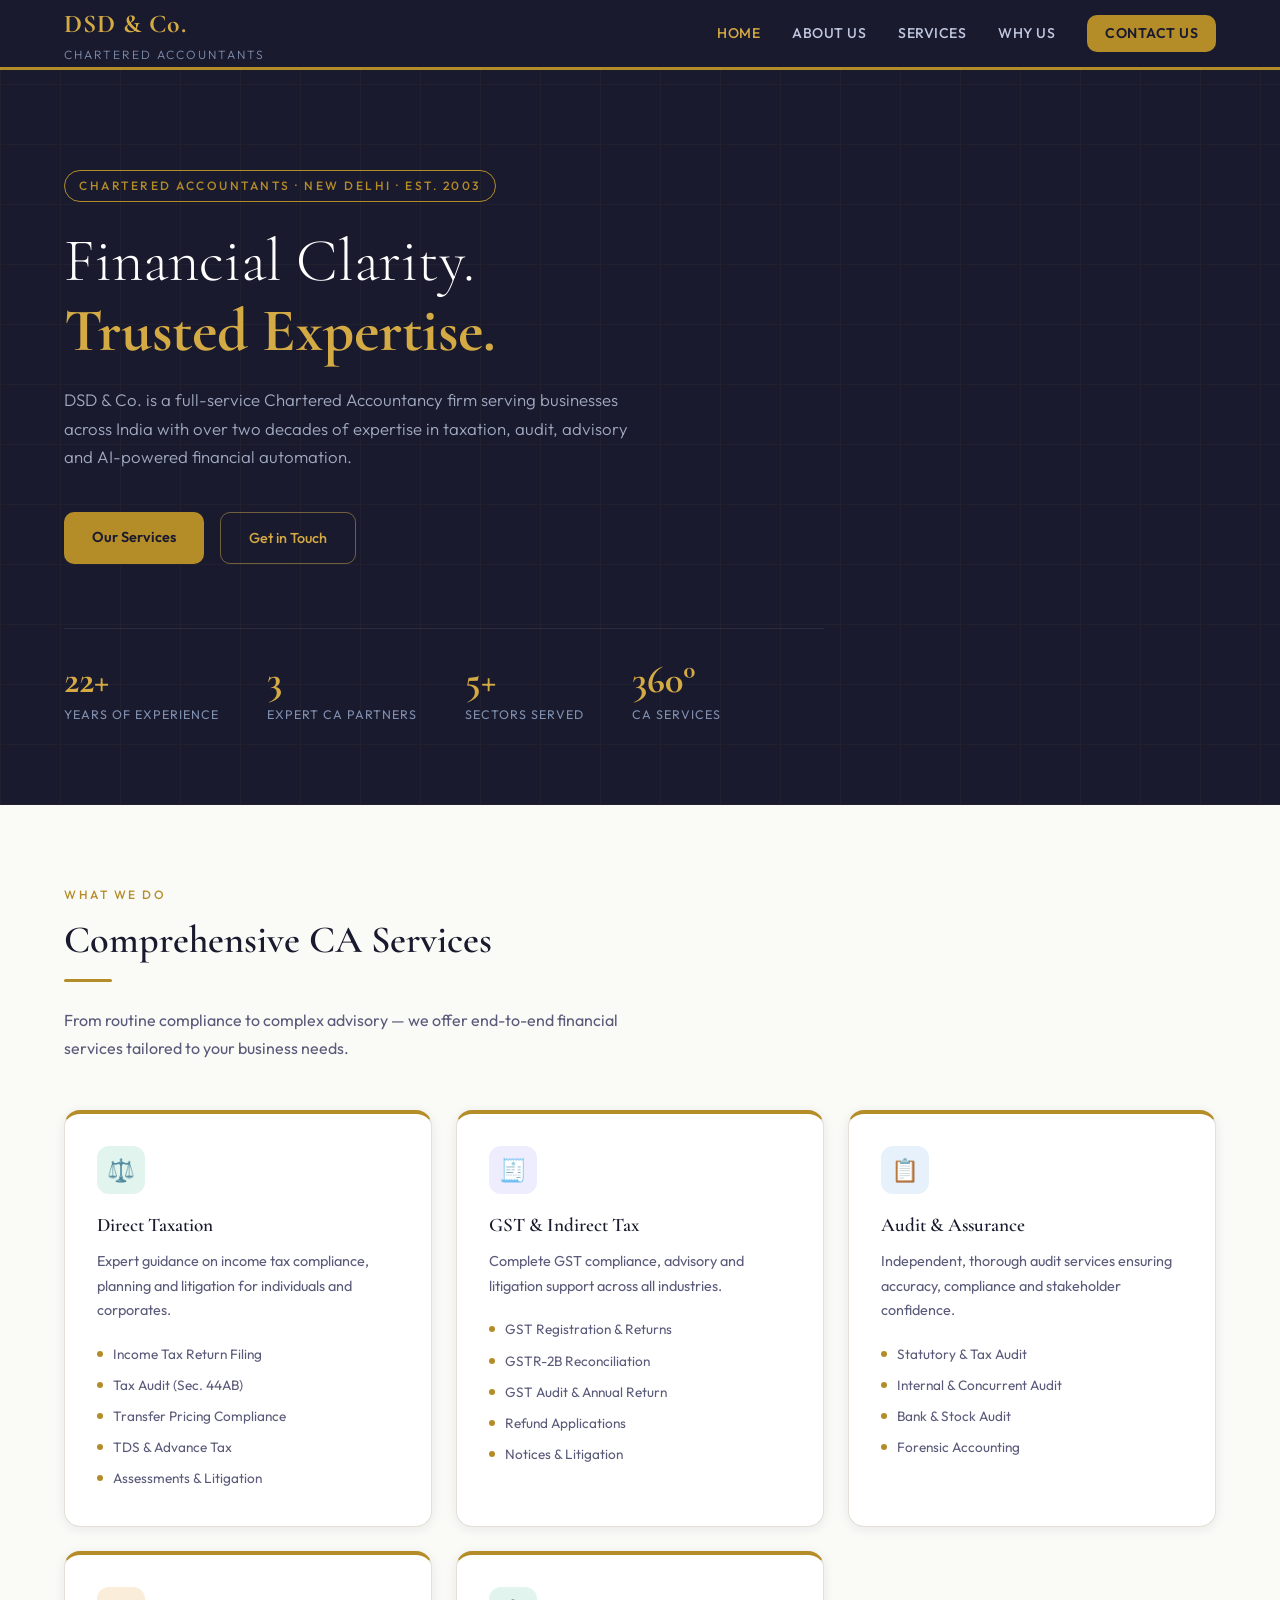
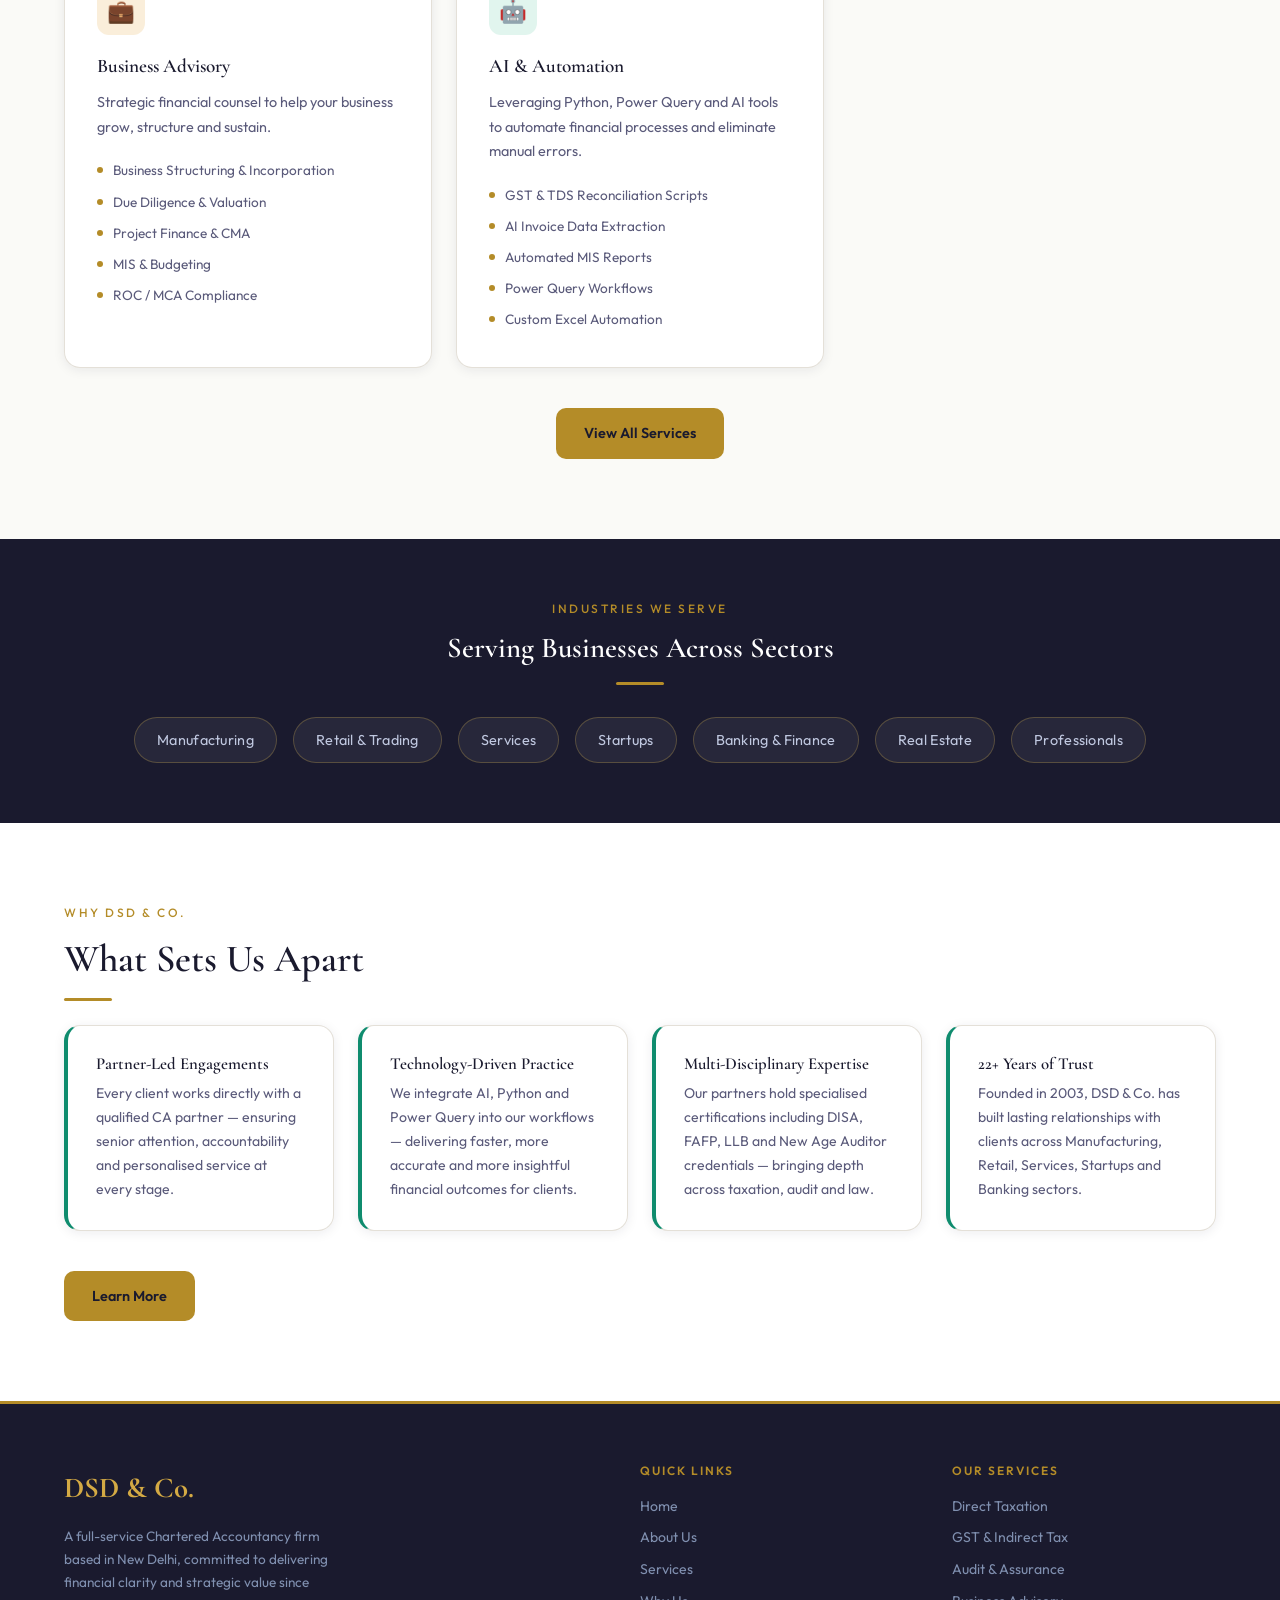
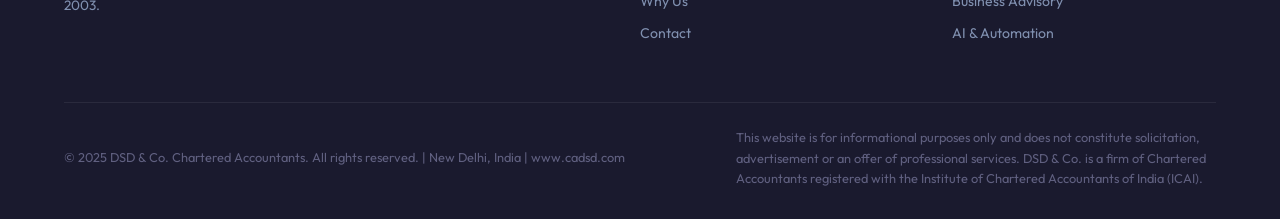
==== index.html @ 1c7500c4 "Upload DSD & Co. website" ====
<!DOCTYPE html>
<html lang="en">
<head>
  <meta charset="UTF-8" />
  <meta name="viewport" content="width=device-width, initial-scale=1.0" />
  <title>DSD & Co. | Chartered Accountants | New Delhi</title>
  <meta name="description" content="DSD & Co. is a New Delhi based Chartered Accountancy firm with 22+ years of experience in taxation, audit, assurance, advisory and financial automation." />
  <link rel="stylesheet" href="css/style.css" />
  <link rel="icon" type="image/x-icon" href="favicon.ico" />
</head>
<body>

<!-- NAVBAR -->
<nav class="navbar">
  <div class="nav-brand">
    DSD & Co.
    <span>Chartered Accountants</span>
  </div>
  <div class="nav-links">
    <a href="index.html" class="active">Home</a>
    <a href="about.html">About Us</a>
    <a href="services.html">Services</a>
    <a href="why-us.html">Why Us</a>
    <a href="contact.html" class="nav-cta">Contact Us</a>
  </div>
  <div class="nav-toggle" aria-label="Toggle navigation">
    <span></span><span></span><span></span>
  </div>
</nav>

<!-- HERO -->
<section class="hero">
  <div class="hero-grid"></div>
  <div class="hero-inner">
    <span class="hero-tag fade-up">Chartered Accountants · New Delhi · Est. 2003</span>
    <h1 class="fade-up fade-up-1">
      Financial Clarity.<br>
      <strong>Trusted Expertise.</strong>
    </h1>
    <p class="hero-sub fade-up fade-up-2">
      DSD & Co. is a full-service Chartered Accountancy firm serving businesses across India with over two decades of expertise in taxation, audit, advisory and AI-powered financial automation.
    </p>
    <div class="hero-btns fade-up fade-up-3">
      <a href="services.html" class="btn-primary">Our Services</a>
      <a href="contact.html" class="btn-outline">Get in Touch</a>
    </div>
    <div class="hero-stats fade-up fade-up-4">
      <div>
        <div class="hero-stat-num">22+</div>
        <div class="hero-stat-lbl">Years of Experience</div>
      </div>
      <div>
        <div class="hero-stat-num">3</div>
        <div class="hero-stat-lbl">Expert CA Partners</div>
      </div>
      <div>
        <div class="hero-stat-num">5+</div>
        <div class="hero-stat-lbl">Sectors Served</div>
      </div>
      <div>
        <div class="hero-stat-num">360°</div>
        <div class="hero-stat-lbl">CA Services</div>
      </div>
    </div>
  </div>
</section>

<!-- SERVICES OVERVIEW -->
<section style="background: var(--bg);">
  <span class="section-tag">What We Do</span>
  <h2 class="section-title">Comprehensive CA Services</h2>
  <div class="gold-bar"></div>
  <p class="section-sub">From routine compliance to complex advisory — we offer end-to-end financial services tailored to your business needs.</p>
  <div class="services-grid">
    <div class="service-card">
      <div class="service-icon" style="background:#e1f5ee;">⚖️</div>
      <h3>Direct Taxation</h3>
      <p>Expert guidance on income tax compliance, planning and litigation for individuals and corporates.</p>
      <ul class="service-list">
        <li>Income Tax Return Filing</li>
        <li>Tax Audit (Sec. 44AB)</li>
        <li>Transfer Pricing Compliance</li>
        <li>TDS & Advance Tax</li>
        <li>Assessments & Litigation</li>
      </ul>
    </div>
    <div class="service-card">
      <div class="service-icon" style="background:#eeedfe;">🧾</div>
      <h3>GST & Indirect Tax</h3>
      <p>Complete GST compliance, advisory and litigation support across all industries.</p>
      <ul class="service-list">
        <li>GST Registration & Returns</li>
        <li>GSTR-2B Reconciliation</li>
        <li>GST Audit & Annual Return</li>
        <li>Refund Applications</li>
        <li>Notices & Litigation</li>
      </ul>
    </div>
    <div class="service-card">
      <div class="service-icon" style="background:#e6f1fb;">📋</div>
      <h3>Audit & Assurance</h3>
      <p>Independent, thorough audit services ensuring accuracy, compliance and stakeholder confidence.</p>
      <ul class="service-list">
        <li>Statutory & Tax Audit</li>
        <li>Internal & Concurrent Audit</li>
        <li>Bank & Stock Audit</li>
        <li>Forensic Accounting</li>
      </ul>
    </div>
    <div class="service-card">
      <div class="service-icon" style="background:#faeeda;">💼</div>
      <h3>Business Advisory</h3>
      <p>Strategic financial counsel to help your business grow, structure and sustain.</p>
      <ul class="service-list">
        <li>Business Structuring & Incorporation</li>
        <li>Due Diligence & Valuation</li>
        <li>Project Finance & CMA</li>
        <li>MIS & Budgeting</li>
        <li>ROC / MCA Compliance</li>
      </ul>
    </div>
    <div class="service-card">
      <div class="service-icon" style="background:#e1f5ee;">🤖</div>
      <h3>AI & Automation</h3>
      <p>Leveraging Python, Power Query and AI tools to automate financial processes and eliminate manual errors.</p>
      <ul class="service-list">
        <li>GST & TDS Reconciliation Scripts</li>
        <li>AI Invoice Data Extraction</li>
        <li>Automated MIS Reports</li>
        <li>Power Query Workflows</li>
        <li>Custom Excel Automation</li>
      </ul>
    </div>
  </div>
  <div style="text-align:center; margin-top: 2.5rem;">
    <a href="services.html" class="btn-primary">View All Services</a>
  </div>
</section>

<!-- SECTORS STRIP -->
<div class="sectors-strip">
  <div style="text-align:center;">
    <span class="section-tag" style="justify-content:center; display:block;">Industries We Serve</span>
    <h2 class="section-title" style="color:var(--white); font-size:1.8rem;">Serving Businesses Across Sectors</h2>
    <div class="gold-bar" style="margin: 0.75rem auto 0;"></div>
  </div>
  <div class="sectors-inner">
    <span class="sector-pill">Manufacturing</span>
    <span class="sector-pill">Retail & Trading</span>
    <span class="sector-pill">Services</span>
    <span class="sector-pill">Startups</span>
    <span class="sector-pill">Banking & Finance</span>
    <span class="sector-pill">Real Estate</span>
    <span class="sector-pill">Professionals</span>
  </div>
</div>

<!-- WHY US TEASER -->
<section style="background: var(--white);">
  <span class="section-tag">Why DSD & Co.</span>
  <h2 class="section-title">What Sets Us Apart</h2>
  <div class="gold-bar"></div>
  <div class="why-grid">
    <div class="why-card">
      <h4>Partner-Led Engagements</h4>
      <p>Every client works directly with a qualified CA partner — ensuring senior attention, accountability and personalised service at every stage.</p>
    </div>
    <div class="why-card">
      <h4>Technology-Driven Practice</h4>
      <p>We integrate AI, Python and Power Query into our workflows — delivering faster, more accurate and more insightful financial outcomes for clients.</p>
    </div>
    <div class="why-card">
      <h4>Multi-Disciplinary Expertise</h4>
      <p>Our partners hold specialised certifications including DISA, FAFP, LLB and New Age Auditor credentials — bringing depth across taxation, audit and law.</p>
    </div>
    <div class="why-card">
      <h4>22+ Years of Trust</h4>
      <p>Founded in 2003, DSD & Co. has built lasting relationships with clients across Manufacturing, Retail, Services, Startups and Banking sectors.</p>
    </div>
  </div>
  <div style="margin-top: 2.5rem;">
    <a href="why-us.html" class="btn-primary">Learn More</a>
  </div>
</section>

<!-- FOOTER -->
<footer>
  <div class="footer-grid">
    <div>
      <div class="footer-brand">DSD & Co.</div>
      <p class="footer-tagline">A full-service Chartered Accountancy firm based in New Delhi, committed to delivering financial clarity and strategic value since 2003.</p>
    </div>
    <div class="footer-col">
      <h4>Quick Links</h4>
      <a href="index.html">Home</a>
      <a href="about.html">About Us</a>
      <a href="services.html">Services</a>
      <a href="why-us.html">Why Us</a>
      <a href="contact.html">Contact</a>
    </div>
    <div class="footer-col">
      <h4>Our Services</h4>
      <a href="services.html">Direct Taxation</a>
      <a href="services.html">GST & Indirect Tax</a>
      <a href="services.html">Audit & Assurance</a>
      <a href="services.html">Business Advisory</a>
      <a href="services.html">AI & Automation</a>
    </div>
  </div>
  <div class="footer-bottom">
    <p>© 2025 DSD & Co. Chartered Accountants. All rights reserved. | New Delhi, India | www.cadsd.com</p>
    <p class="icai-note">This website is for informational purposes only and does not constitute solicitation, advertisement or an offer of professional services. DSD & Co. is a firm of Chartered Accountants registered with the Institute of Chartered Accountants of India (ICAI).</p>
  </div>
</footer>

<script src="js/main.js"></script>
</body>
</html>
---- css/style.css ----
/* ── DSD & Co. | Global Stylesheet ─────────────────────────── */

@import url('https://fonts.googleapis.com/css2?family=Cormorant+Garamond:wght@300;400;600;700&family=Outfit:wght@300;400;500;600&display=swap');

:root {
  --navy:      #1a1a2e;
  --navy2:     #24243e;
  --gold:      #b48c28;
  --gold-l:    #d4aa44;
  --gold-pale: #f5edd6;
  --bg:        #fafaf7;
  --white:     #ffffff;
  --card:      #ffffff;
  --border:    #e4e0d8;
  --shadow:    rgba(26,26,46,0.08);
  --txt-dark:  #1e1e36;
  --txt-mid:   #5a5a7a;
  --txt-mute:  #9898b0;
  --teal:      #0f8c6e;
  --teal-l:    #e1f5ee;
  --radius:    10px;
  --radius-lg: 16px;
  --transition: 0.25s ease;
}

*, *::before, *::after { box-sizing: border-box; margin: 0; padding: 0; }

html { scroll-behavior: smooth; font-size: 16px; }

body {
  font-family: 'Outfit', sans-serif;
  background: var(--bg);
  color: var(--txt-dark);
  line-height: 1.7;
  -webkit-font-smoothing: antialiased;
}

h1,h2,h3,h4 {
  font-family: 'Cormorant Garamond', serif;
  font-weight: 600;
  line-height: 1.2;
  color: var(--navy);
}

a { text-decoration: none; color: inherit; }
img { max-width: 100%; display: block; }
ul { list-style: none; }

/* ── NAVBAR ─────────────────────────────────────────────────── */
.navbar {
  position: sticky; top: 0; z-index: 100;
  background: var(--navy);
  border-bottom: 3px solid var(--gold);
  padding: 0 5%;
  display: flex; align-items: center; justify-content: space-between;
  height: 70px;
}
.nav-brand {
  font-family: 'Cormorant Garamond', serif;
  font-size: 1.6rem; font-weight: 700;
  color: var(--gold-l);
  letter-spacing: 1px;
}
.nav-brand span { font-size: 0.75rem; font-family: 'Outfit', sans-serif;
  font-weight: 300; color: #8090b0; display: block; letter-spacing: 2px; text-transform: uppercase; }
.nav-links { display: flex; gap: 2rem; align-items: center; }
.nav-links a {
  font-size: 0.88rem; font-weight: 500; color: #c0c8e0;
  letter-spacing: 0.5px; transition: color var(--transition);
  text-transform: uppercase;
}
.nav-links a:hover, .nav-links a.active { color: var(--gold-l); }
.nav-links a.nav-cta {
  background: var(--gold); color: var(--navy);
  padding: 7px 18px; border-radius: var(--radius);
  font-weight: 600;
}
.nav-links a.nav-cta:hover { background: var(--gold-l); }
.nav-toggle { display: none; flex-direction: column; gap: 5px; cursor: pointer; }
.nav-toggle span { width: 24px; height: 2px; background: var(--gold-l); border-radius: 2px; transition: var(--transition); }

/* ── HERO ────────────────────────────────────────────────────── */
.hero {
  background: var(--navy);
  padding: 100px 5% 80px;
  position: relative; overflow: hidden;
}
.hero-grid {
  position: absolute; inset: 0; opacity: 0.04;
  background-image: repeating-linear-gradient(0deg, #c9a84c 0, #c9a84c 1px, transparent 1px, transparent 60px),
                    repeating-linear-gradient(90deg, #c9a84c 0, #c9a84c 1px, transparent 1px, transparent 60px);
}
.hero-inner { position: relative; z-index: 2; max-width: 760px; }
.hero-tag {
  display: inline-block; font-size: 0.75rem; font-weight: 500;
  letter-spacing: 2.5px; text-transform: uppercase;
  color: var(--gold); border: 1px solid var(--gold);
  padding: 5px 14px; border-radius: 20px; margin-bottom: 1.5rem;
}
.hero h1 {
  font-size: clamp(2.4rem, 5vw, 3.8rem);
  color: var(--white); font-weight: 300; line-height: 1.15;
  margin-bottom: 1.25rem;
}
.hero h1 strong { color: var(--gold-l); font-weight: 700; display: block; }
.hero-sub {
  font-size: 1.05rem; color: #a0aac0; max-width: 580px;
  margin-bottom: 2.5rem; font-weight: 300;
}
.hero-btns { display: flex; gap: 1rem; flex-wrap: wrap; }
.btn-primary {
  background: var(--gold); color: var(--navy);
  padding: 13px 28px; border-radius: var(--radius);
  font-weight: 600; font-size: 0.9rem;
  transition: background var(--transition), transform var(--transition);
  display: inline-block;
}
.btn-primary:hover { background: var(--gold-l); transform: translateY(-1px); }
.btn-outline {
  border: 1.5px solid rgba(201,168,76,0.5); color: var(--gold-l);
  padding: 13px 28px; border-radius: var(--radius);
  font-weight: 500; font-size: 0.9rem;
  transition: all var(--transition); display: inline-block;
}
.btn-outline:hover { border-color: var(--gold-l); background: rgba(201,168,76,0.08); }
.hero-stats {
  display: flex; gap: 3rem; margin-top: 4rem;
  padding-top: 2rem; border-top: 1px solid rgba(255,255,255,0.08);
}
.hero-stat-num {
  font-family: 'Cormorant Garamond', serif;
  font-size: 2.4rem; font-weight: 700; color: var(--gold-l); line-height: 1;
}
.hero-stat-lbl { font-size: 0.78rem; color: #8090b0; text-transform: uppercase; letter-spacing: 1px; margin-top: 4px; }

/* ── SECTION BASE ────────────────────────────────────────────── */
section { padding: 80px 5%; }
.section-tag {
  font-size: 0.75rem; font-weight: 500; letter-spacing: 2.5px;
  text-transform: uppercase; color: var(--gold);
  margin-bottom: 0.75rem; display: block;
}
.section-title { font-size: clamp(1.8rem, 3vw, 2.6rem); color: var(--navy); margin-bottom: 1rem; }
.section-sub { font-size: 1rem; color: var(--txt-mid); max-width: 560px; margin-bottom: 3rem; line-height: 1.75; }
.gold-bar { width: 48px; height: 3px; background: var(--gold); margin: 1rem 0 1.5rem; border-radius: 2px; }

/* ── CARDS ───────────────────────────────────────────────────── */
.card {
  background: var(--card); border: 1px solid var(--border);
  border-radius: var(--radius-lg);
  box-shadow: 0 2px 16px var(--shadow);
  transition: transform var(--transition), box-shadow var(--transition);
}
.card:hover { transform: translateY(-3px); box-shadow: 0 8px 32px var(--shadow); }

/* ── SERVICES GRID ───────────────────────────────────────────── */
.services-grid { display: grid; grid-template-columns: repeat(auto-fit, minmax(280px, 1fr)); gap: 1.5rem; }
.service-card {
  background: var(--white); border: 1px solid var(--border);
  border-radius: var(--radius-lg); padding: 2rem;
  border-top: 4px solid var(--gold);
  box-shadow: 0 2px 12px var(--shadow);
  transition: transform var(--transition), box-shadow var(--transition);
}
.service-card:hover { transform: translateY(-4px); box-shadow: 0 10px 30px var(--shadow); }
.service-icon {
  width: 48px; height: 48px; border-radius: 12px;
  display: flex; align-items: center; justify-content: center;
  font-size: 1.4rem; margin-bottom: 1.25rem;
}
.service-card h3 { font-size: 1.2rem; margin-bottom: 0.75rem; color: var(--navy); }
.service-card p { font-size: 0.9rem; color: var(--txt-mid); line-height: 1.7; margin-bottom: 1rem; }
.service-list { padding-left: 0; }
.service-list li {
  font-size: 0.85rem; color: var(--txt-mid); padding: 4px 0;
  padding-left: 16px; position: relative;
}
.service-list li::before {
  content: ''; position: absolute; left: 0; top: 12px;
  width: 6px; height: 6px; border-radius: 50%;
  background: var(--gold);
}

/* ── PARTNERS ────────────────────────────────────────────────── */
.partners-grid { display: grid; grid-template-columns: repeat(auto-fit, minmax(300px, 1fr)); gap: 2rem; }
.partner-card {
  background: var(--white); border: 1px solid var(--border);
  border-radius: var(--radius-lg); overflow: hidden;
  box-shadow: 0 2px 16px var(--shadow);
  transition: transform var(--transition);
}
.partner-card:hover { transform: translateY(-4px); }
.partner-header {
  background: var(--navy); padding: 2rem;
  display: flex; align-items: center; gap: 1.25rem;
}
.partner-avatar {
  width: 64px; height: 64px; border-radius: 50%;
  background: var(--gold); display: flex; align-items: center;
  justify-content: center; font-family: 'Cormorant Garamond', serif;
  font-size: 1.5rem; font-weight: 700; color: var(--navy); flex-shrink: 0;
}
.partner-name { font-family: 'Cormorant Garamond', serif; font-size: 1.3rem; color: var(--white); font-weight: 600; }
.partner-title { font-size: 0.78rem; color: #8090b0; letter-spacing: 1px; text-transform: uppercase; margin-top: 3px; }
.partner-body { padding: 1.5rem 2rem; }
.partner-quals { display: flex; flex-wrap: wrap; gap: 6px; margin-bottom: 1rem; }
.qual-badge {
  font-size: 0.72rem; font-weight: 500; padding: 3px 10px;
  border-radius: 20px; background: var(--gold-pale); color: var(--navy);
  border: 1px solid rgba(180,140,40,0.3);
}
.partner-body p { font-size: 0.88rem; color: var(--txt-mid); line-height: 1.75; }

/* ── WHY US ──────────────────────────────────────────────────── */
.why-grid { display: grid; grid-template-columns: repeat(auto-fit, minmax(240px, 1fr)); gap: 1.5rem; }
.why-card {
  background: var(--white); border: 1px solid var(--border);
  border-radius: var(--radius-lg); padding: 1.75rem;
  border-left: 4px solid var(--teal);
  box-shadow: 0 2px 12px var(--shadow);
}
.why-card h4 { font-size: 1.05rem; color: var(--navy); margin-bottom: 0.5rem; }
.why-card p { font-size: 0.88rem; color: var(--txt-mid); line-height: 1.7; }

/* ── SECTORS ─────────────────────────────────────────────────── */
.sectors-strip { background: var(--navy); padding: 60px 5%; }
.sectors-inner { display: flex; flex-wrap: wrap; gap: 1rem; justify-content: center; margin-top: 2rem; }
.sector-pill {
  background: rgba(255,255,255,0.06); border: 1px solid rgba(201,168,76,0.3);
  color: #c0c8e0; padding: 10px 22px; border-radius: 30px;
  font-size: 0.9rem; font-weight: 400; letter-spacing: 0.3px;
  transition: all var(--transition);
}
.sector-pill:hover { background: rgba(201,168,76,0.12); border-color: var(--gold); color: var(--gold-l); }

/* ── CONTACT ─────────────────────────────────────────────────── */
.contact-grid { display: grid; grid-template-columns: 1fr 1.4fr; gap: 3rem; }
.contact-info h3 { font-size: 1.4rem; margin-bottom: 1rem; }
.contact-item { display: flex; gap: 1rem; margin-bottom: 1.5rem; align-items: flex-start; }
.contact-icon {
  width: 40px; height: 40px; border-radius: 10px;
  background: var(--gold-pale); display: flex; align-items: center;
  justify-content: center; font-size: 1rem; flex-shrink: 0;
  border: 1px solid rgba(180,140,40,0.2);
}
.contact-item-text strong { display: block; font-size: 0.85rem; font-weight: 600; color: var(--navy); margin-bottom: 2px; }
.contact-item-text span { font-size: 0.88rem; color: var(--txt-mid); }
.contact-form { background: var(--white); border: 1px solid var(--border); border-radius: var(--radius-lg); padding: 2.5rem; box-shadow: 0 2px 16px var(--shadow); }
.form-row { display: grid; grid-template-columns: 1fr 1fr; gap: 1rem; }
.form-group { margin-bottom: 1.25rem; }
.form-group label { display: block; font-size: 0.82rem; font-weight: 500; color: var(--txt-mid); margin-bottom: 6px; text-transform: uppercase; letter-spacing: 0.5px; }
.form-group input, .form-group select, .form-group textarea {
  width: 100%; padding: 11px 14px; border: 1px solid var(--border);
  border-radius: var(--radius); font-family: 'Outfit', sans-serif;
  font-size: 0.9rem; color: var(--txt-dark); background: var(--bg);
  transition: border-color var(--transition);
  outline: none;
}
.form-group input:focus, .form-group select:focus, .form-group textarea:focus { border-color: var(--gold); background: var(--white); }
.form-group textarea { resize: vertical; min-height: 110px; }
.form-note { font-size: 0.78rem; color: var(--txt-mute); margin-top: 0.5rem; line-height: 1.5; }
.btn-submit {
  width: 100%; background: var(--navy); color: var(--gold-l);
  border: none; padding: 14px; border-radius: var(--radius);
  font-family: 'Outfit', sans-serif; font-size: 0.95rem; font-weight: 600;
  cursor: pointer; letter-spacing: 0.5px;
  transition: background var(--transition), transform var(--transition);
}
.btn-submit:hover { background: var(--navy2); transform: translateY(-1px); }

/* ── FOOTER ──────────────────────────────────────────────────── */
footer {
  background: var(--navy); border-top: 3px solid var(--gold);
  padding: 60px 5% 30px;
}
.footer-grid { display: grid; grid-template-columns: 2fr 1fr 1fr; gap: 3rem; margin-bottom: 3rem; }
.footer-brand { font-family: 'Cormorant Garamond', serif; font-size: 1.8rem; color: var(--gold-l); font-weight: 700; margin-bottom: 0.75rem; }
.footer-tagline { font-size: 0.85rem; color: #8090b0; line-height: 1.7; max-width: 280px; }
.footer-col h4 { font-family: 'Outfit', sans-serif; font-size: 0.75rem; font-weight: 600; color: var(--gold); text-transform: uppercase; letter-spacing: 2px; margin-bottom: 1rem; }
.footer-col a { display: block; font-size: 0.88rem; color: #8090b0; margin-bottom: 8px; transition: color var(--transition); }
.footer-col a:hover { color: var(--gold-l); }
.footer-bottom { border-top: 1px solid rgba(255,255,255,0.07); padding-top: 1.5rem; display: flex; justify-content: space-between; align-items: center; flex-wrap: wrap; gap: 1rem; }
.footer-bottom p { font-size: 0.8rem; color: #606080; }
.icai-note { font-size: 0.75rem; color: #505070; max-width: 480px; line-height: 1.6; }

/* ── PAGE BANNER ─────────────────────────────────────────────── */
.page-banner {
  background: var(--navy); padding: 70px 5% 50px;
  position: relative; overflow: hidden;
}
.page-banner .hero-grid { opacity: 0.04; }
.page-banner-inner { position: relative; z-index: 2; }
.page-banner h1 { font-size: clamp(2rem, 4vw, 3rem); color: var(--white); }
.breadcrumb { font-size: 0.82rem; color: #8090b0; margin-top: 0.75rem; }
.breadcrumb a { color: var(--gold); }
.breadcrumb span { margin: 0 6px; }

/* ── ANIMATIONS ──────────────────────────────────────────────── */
@keyframes fadeUp {
  from { opacity: 0; transform: translateY(24px); }
  to   { opacity: 1; transform: translateY(0); }
}
.fade-up { animation: fadeUp 0.6s ease both; }
.fade-up-1 { animation-delay: 0.1s; }
.fade-up-2 { animation-delay: 0.2s; }
.fade-up-3 { animation-delay: 0.3s; }
.fade-up-4 { animation-delay: 0.4s; }

/* ── RESPONSIVE ──────────────────────────────────────────────── */
@media (max-width: 768px) {
  .nav-links { display: none; flex-direction: column; position: absolute; top: 70px; left: 0; right: 0; background: var(--navy); padding: 1.5rem 5%; gap: 1rem; border-top: 1px solid rgba(255,255,255,0.08); }
  .nav-links.open { display: flex; }
  .nav-toggle { display: flex; }
  .hero-stats { flex-wrap: wrap; gap: 1.5rem; }
  .contact-grid { grid-template-columns: 1fr; }
  .footer-grid { grid-template-columns: 1fr; gap: 2rem; }
  .form-row { grid-template-columns: 1fr; }
  .footer-bottom { flex-direction: column; text-align: center; }
}
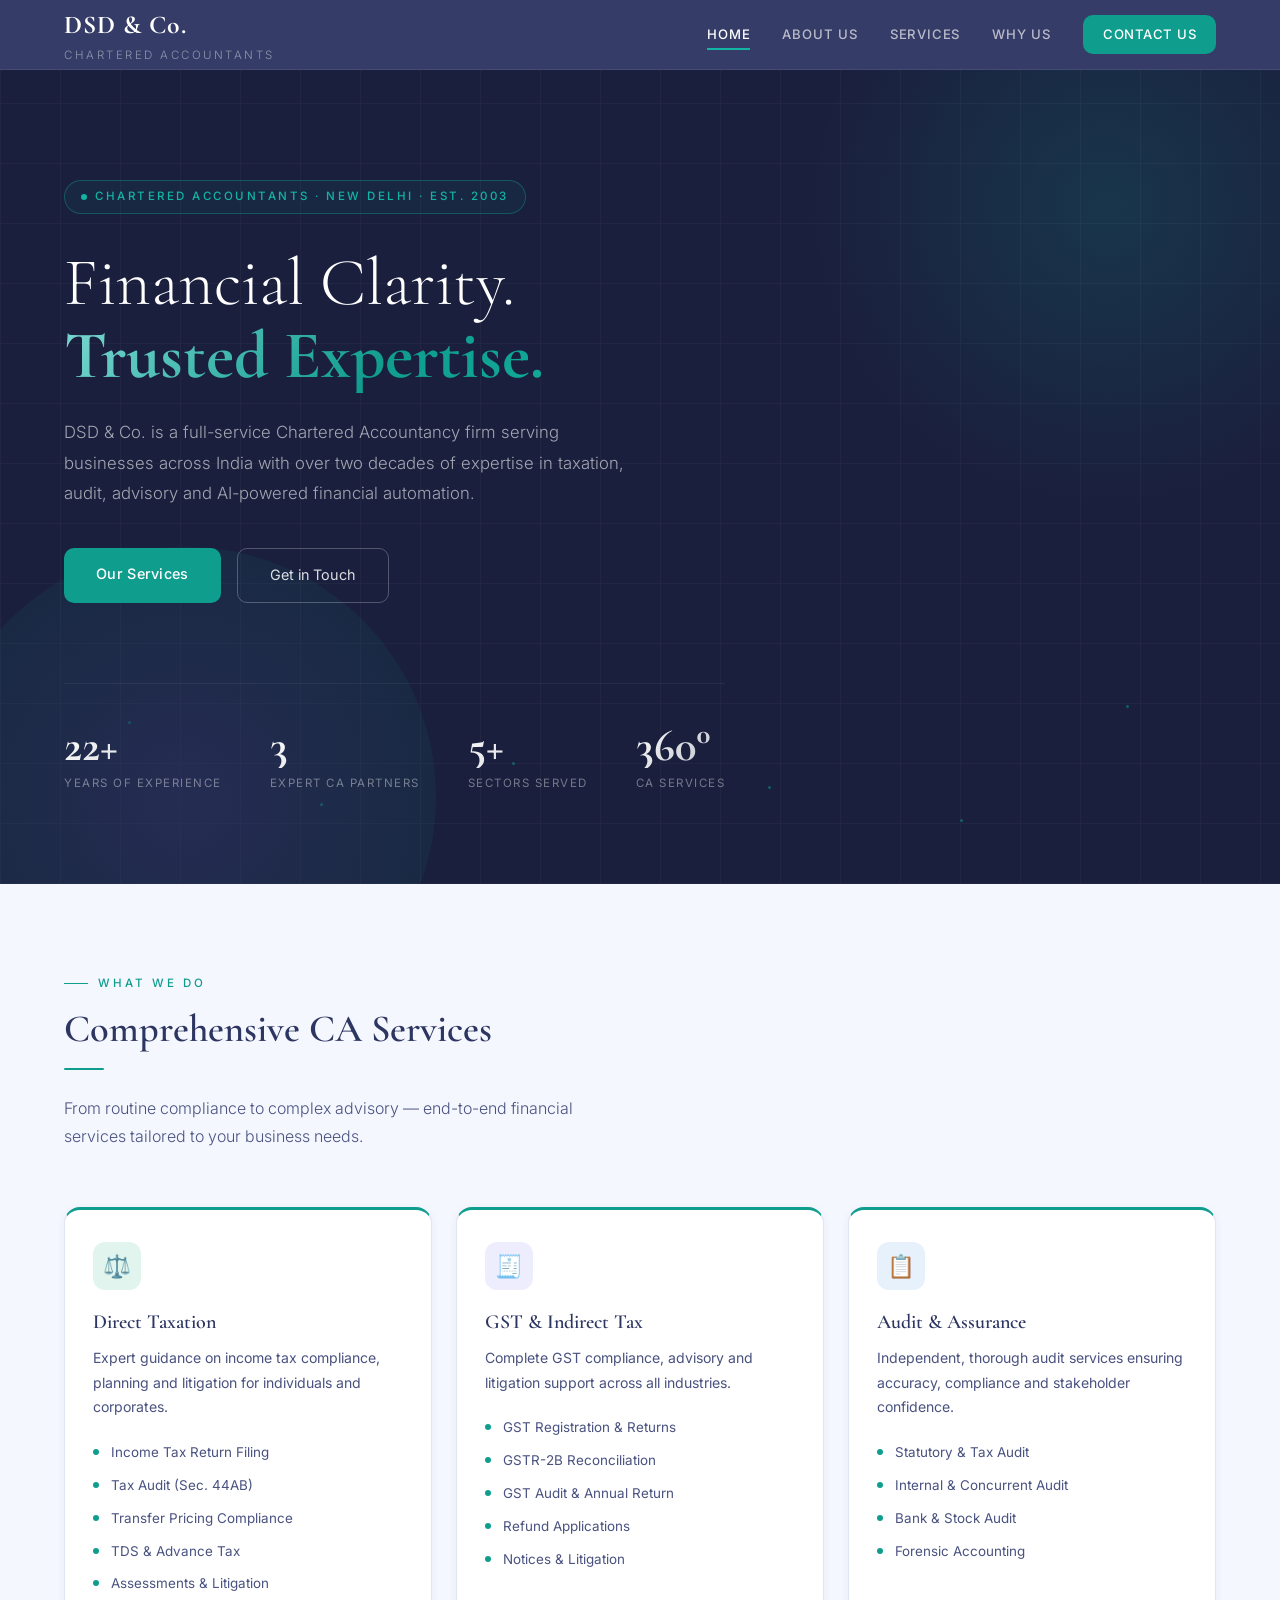
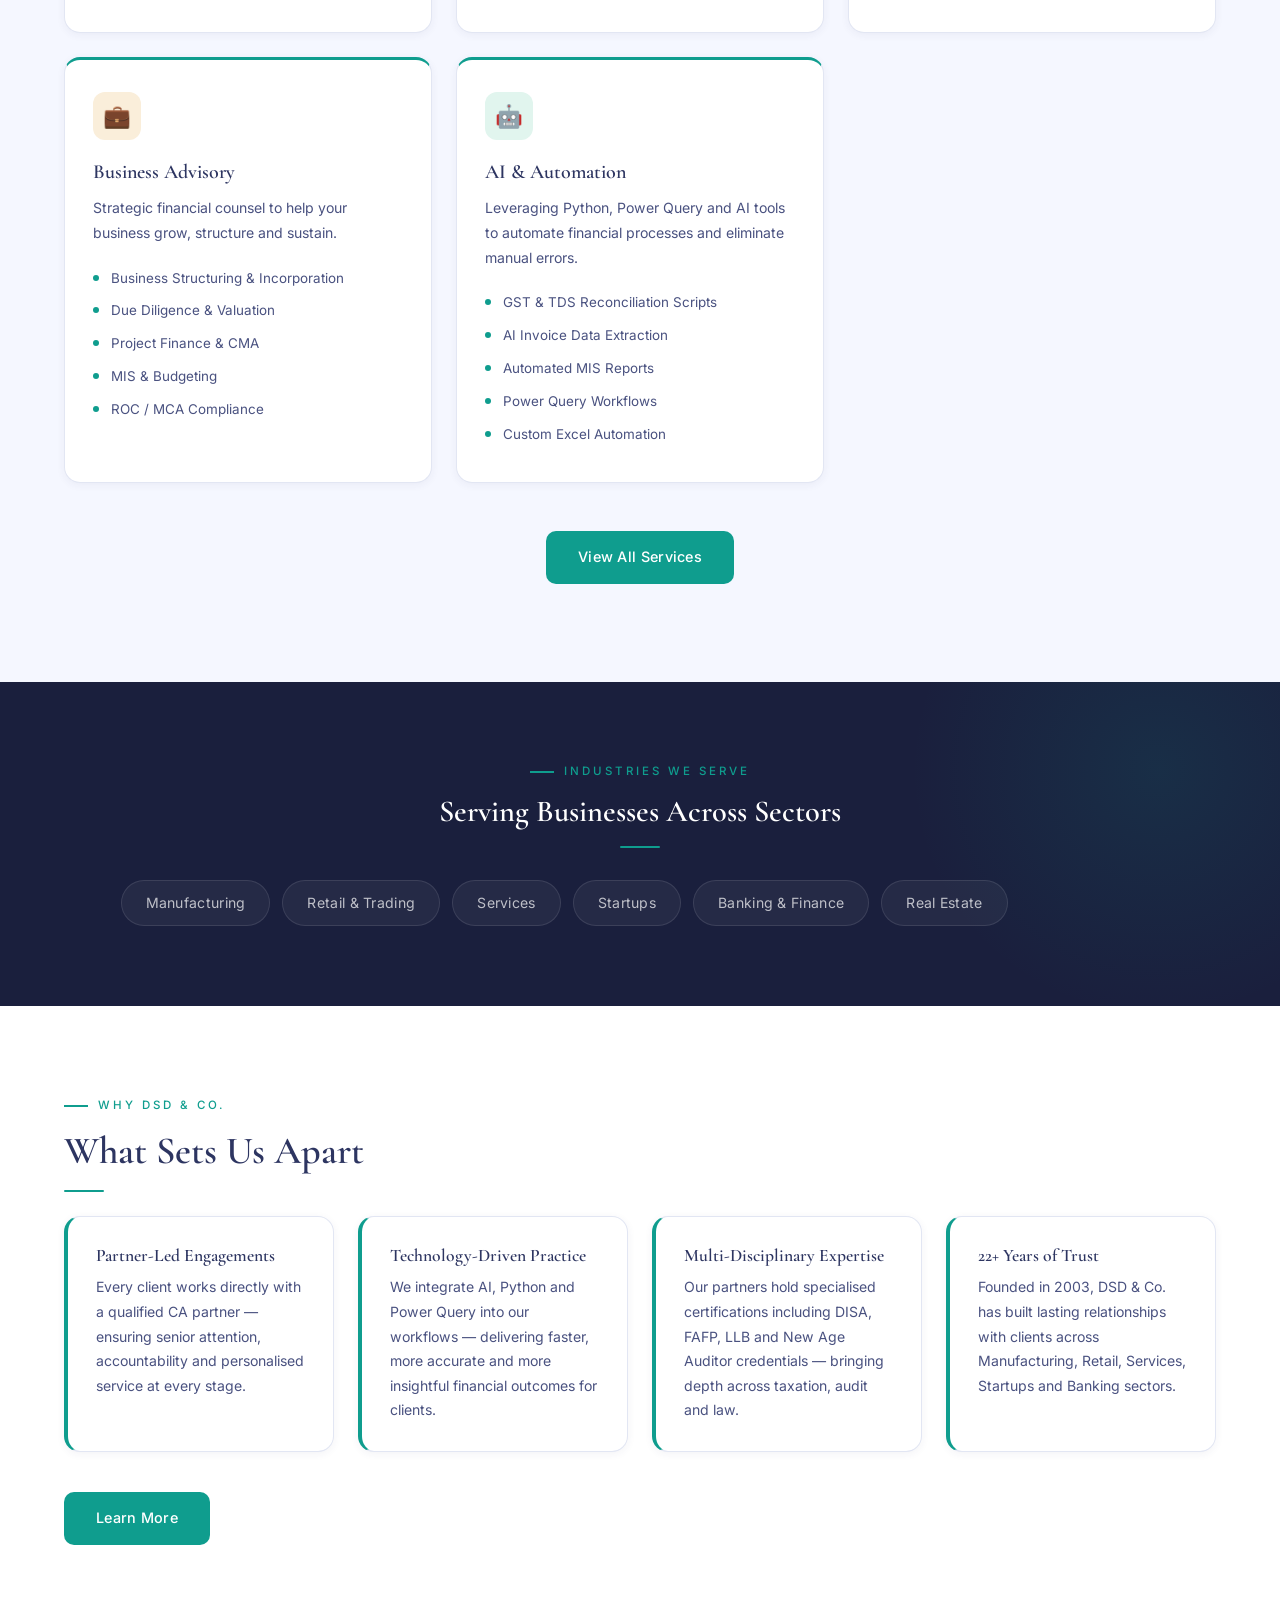
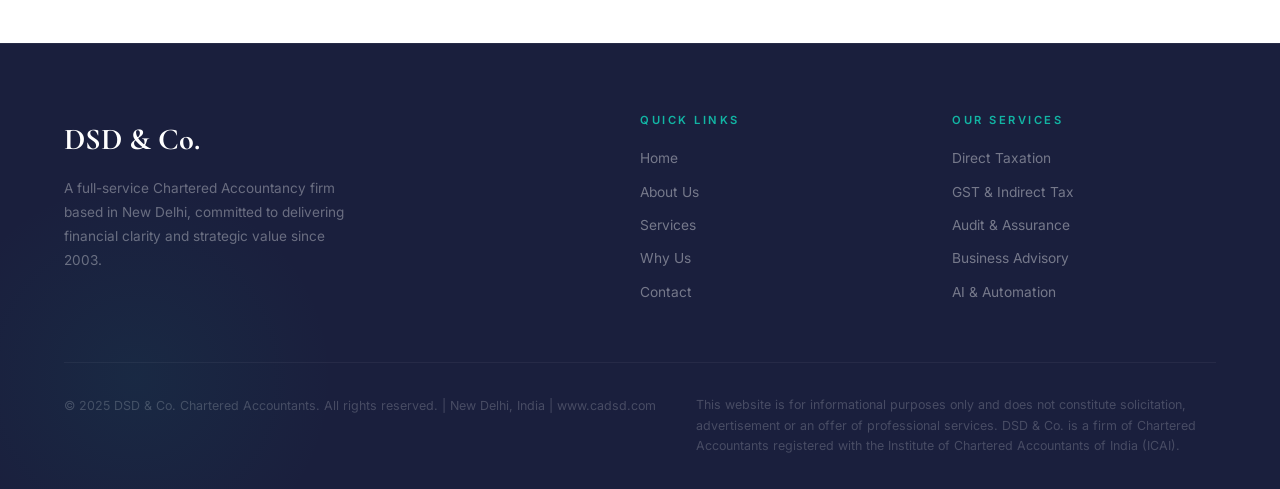
==== commit f6c5a823: "Add files via upload" ====
--- a/index.html
+++ b/index.html
@@ -6,16 +6,11 @@
   <title>DSD & Co. | Chartered Accountants | New Delhi</title>
   <meta name="description" content="DSD & Co. is a New Delhi based Chartered Accountancy firm with 22+ years of experience in taxation, audit, assurance, advisory and financial automation." />
   <link rel="stylesheet" href="css/style.css" />
-  <link rel="icon" type="image/x-icon" href="favicon.ico" />
 </head>
 <body>
 
-<!-- NAVBAR -->
 <nav class="navbar">
-  <div class="nav-brand">
-    DSD & Co.
-    <span>Chartered Accountants</span>
-  </div>
+  <div class="nav-brand">DSD & Co.<span>Chartered Accountants</span></div>
   <div class="nav-links">
     <a href="index.html" class="active">Home</a>
     <a href="about.html">About Us</a>
@@ -23,41 +18,35 @@
     <a href="why-us.html">Why Us</a>
     <a href="contact.html" class="nav-cta">Contact Us</a>
   </div>
-  <div class="nav-toggle" aria-label="Toggle navigation">
-    <span></span><span></span><span></span>
-  </div>
+  <div class="nav-toggle"><span></span><span></span><span></span></div>
 </nav>
 
 <!-- HERO -->
 <section class="hero">
   <div class="hero-grid"></div>
+  <div class="particles"></div>
   <div class="hero-inner">
-    <span class="hero-tag fade-up">Chartered Accountants · New Delhi · Est. 2003</span>
-    <h1 class="fade-up fade-up-1">
-      Financial Clarity.<br>
-      <strong>Trusted Expertise.</strong>
-    </h1>
-    <p class="hero-sub fade-up fade-up-2">
-      DSD & Co. is a full-service Chartered Accountancy firm serving businesses across India with over two decades of expertise in taxation, audit, advisory and AI-powered financial automation.
-    </p>
-    <div class="hero-btns fade-up fade-up-3">
+    <span class="hero-tag">Chartered Accountants · New Delhi · Est. 2003</span>
+    <h1>Financial Clarity.<strong>Trusted Expertise.</strong></h1>
+    <p class="hero-sub">DSD & Co. is a full-service Chartered Accountancy firm serving businesses across India with over two decades of expertise in taxation, audit, advisory and AI-powered financial automation.</p>
+    <div class="hero-btns">
       <a href="services.html" class="btn-primary">Our Services</a>
       <a href="contact.html" class="btn-outline">Get in Touch</a>
     </div>
-    <div class="hero-stats fade-up fade-up-4">
-      <div>
-        <div class="hero-stat-num">22+</div>
+    <div class="hero-stats">
+      <div class="hero-stat">
+        <div class="hero-stat-num" data-target="22" data-suffix="+">22+</div>
         <div class="hero-stat-lbl">Years of Experience</div>
       </div>
-      <div>
-        <div class="hero-stat-num">3</div>
+      <div class="hero-stat">
+        <div class="hero-stat-num" data-target="3">3</div>
         <div class="hero-stat-lbl">Expert CA Partners</div>
       </div>
-      <div>
-        <div class="hero-stat-num">5+</div>
+      <div class="hero-stat">
+        <div class="hero-stat-num" data-target="5" data-suffix="+">5+</div>
         <div class="hero-stat-lbl">Sectors Served</div>
       </div>
-      <div>
+      <div class="hero-stat">
         <div class="hero-stat-num">360°</div>
         <div class="hero-stat-lbl">CA Services</div>
       </div>
@@ -65,13 +54,15 @@
   </div>
 </section>
 
-<!-- SERVICES OVERVIEW -->
-<section style="background: var(--bg);">
-  <span class="section-tag">What We Do</span>
-  <h2 class="section-title">Comprehensive CA Services</h2>
-  <div class="gold-bar"></div>
-  <p class="section-sub">From routine compliance to complex advisory — we offer end-to-end financial services tailored to your business needs.</p>
-  <div class="services-grid">
+<!-- SERVICES -->
+<section style="background:var(--bg);">
+  <div class="reveal">
+    <span class="section-tag">What We Do</span>
+    <h2 class="section-title">Comprehensive CA Services</h2>
+    <div class="teal-bar"></div>
+    <p class="section-sub">From routine compliance to complex advisory — end-to-end financial services tailored to your business needs.</p>
+  </div>
+  <div class="services-grid cascade">
     <div class="service-card">
       <div class="service-icon" style="background:#e1f5ee;">⚖️</div>
       <h3>Direct Taxation</h3>
@@ -132,19 +123,19 @@
       </ul>
     </div>
   </div>
-  <div style="text-align:center; margin-top: 2.5rem;">
+  <div style="text-align:center; margin-top:3rem;" class="reveal">
     <a href="services.html" class="btn-primary">View All Services</a>
   </div>
 </section>
 
-<!-- SECTORS STRIP -->
+<!-- SECTORS -->
 <div class="sectors-strip">
-  <div style="text-align:center;">
-    <span class="section-tag" style="justify-content:center; display:block;">Industries We Serve</span>
-    <h2 class="section-title" style="color:var(--white); font-size:1.8rem;">Serving Businesses Across Sectors</h2>
-    <div class="gold-bar" style="margin: 0.75rem auto 0;"></div>
-  </div>
-  <div class="sectors-inner">
+  <div style="text-align:center;" class="reveal">
+    <span class="section-tag" style="justify-content:center;">Industries We Serve</span>
+    <h2 class="section-title" style="color:#fff; font-size:1.9rem;">Serving Businesses Across Sectors</h2>
+    <div class="teal-bar" style="margin:0.75rem auto 0;"></div>
+  </div>
+  <div class="sectors-inner cascade">
     <span class="sector-pill">Manufacturing</span>
     <span class="sector-pill">Retail & Trading</span>
     <span class="sector-pill">Services</span>
@@ -155,12 +146,14 @@
   </div>
 </div>
 
-<!-- WHY US TEASER -->
-<section style="background: var(--white);">
-  <span class="section-tag">Why DSD & Co.</span>
-  <h2 class="section-title">What Sets Us Apart</h2>
-  <div class="gold-bar"></div>
-  <div class="why-grid">
+<!-- WHY US -->
+<section style="background:var(--white);">
+  <div class="reveal">
+    <span class="section-tag">Why DSD & Co.</span>
+    <h2 class="section-title">What Sets Us Apart</h2>
+    <div class="teal-bar"></div>
+  </div>
+  <div class="why-grid cascade">
     <div class="why-card">
       <h4>Partner-Led Engagements</h4>
       <p>Every client works directly with a qualified CA partner — ensuring senior attention, accountability and personalised service at every stage.</p>
@@ -178,14 +171,14 @@
       <p>Founded in 2003, DSD & Co. has built lasting relationships with clients across Manufacturing, Retail, Services, Startups and Banking sectors.</p>
     </div>
   </div>
-  <div style="margin-top: 2.5rem;">
+  <div style="margin-top:2.5rem;" class="reveal">
     <a href="why-us.html" class="btn-primary">Learn More</a>
   </div>
 </section>
 
 <!-- FOOTER -->
 <footer>
-  <div class="footer-grid">
+  <div class="footer-grid reveal">
     <div>
       <div class="footer-brand">DSD & Co.</div>
       <p class="footer-tagline">A full-service Chartered Accountancy firm based in New Delhi, committed to delivering financial clarity and strategic value since 2003.</p>
--- a/css/style.css
+++ b/css/style.css
@@ -1,38 +1,43 @@
-/* ── DSD & Co. | Global Stylesheet ─────────────────────────── */
-
-@import url('https://fonts.googleapis.com/css2?family=Cormorant+Garamond:wght@300;400;600;700&family=Outfit:wght@300;400;500;600&display=swap');
+/* ── DSD & Co. | Cloud & Indigo Theme | Premium Edition ─────── */
+
+@import url('https://fonts.googleapis.com/css2?family=Cormorant+Garamond:ital,wght@0,300;0,400;0,600;0,700;1,300;1,400&family=Inter:wght@300;400;500;600&display=swap');
 
 :root {
-  --navy:      #1a1a2e;
-  --navy2:     #24243e;
-  --gold:      #b48c28;
-  --gold-l:    #d4aa44;
-  --gold-pale: #f5edd6;
-  --bg:        #fafaf7;
+  --navy:      #2d3561;
+  --navy2:     #232952;
+  --navy3:     #1a1f3d;
+  --teal:      #0f9d8e;
+  --teal-l:    #12b5a4;
+  --teal-pale: #e8f7f5;
+  --bg:        #f5f7ff;
+  --bg2:       #eef1fb;
   --white:     #ffffff;
   --card:      #ffffff;
-  --border:    #e4e0d8;
-  --shadow:    rgba(26,26,46,0.08);
-  --txt-dark:  #1e1e36;
-  --txt-mid:   #5a5a7a;
-  --txt-mute:  #9898b0;
-  --teal:      #0f8c6e;
-  --teal-l:    #e1f5ee;
+  --border:    #e2e6f3;
+  --border2:   #cdd3ed;
+  --shadow-sm: 0 2px 8px rgba(45,53,97,0.06);
+  --shadow-md: 0 8px 24px rgba(45,53,97,0.10);
+  --shadow-lg: 0 20px 48px rgba(45,53,97,0.14);
+  --txt-dark:  #1a1f3d;
+  --txt-mid:   #4a5280;
+  --txt-mute:  #8890b8;
   --radius:    10px;
   --radius-lg: 16px;
-  --transition: 0.25s ease;
+  --radius-xl: 24px;
+  --transition: 0.3s cubic-bezier(0.4, 0, 0.2, 1);
+  --transition-slow: 0.6s cubic-bezier(0.4, 0, 0.2, 1);
 }
 
 *, *::before, *::after { box-sizing: border-box; margin: 0; padding: 0; }
-
 html { scroll-behavior: smooth; font-size: 16px; }
 
 body {
-  font-family: 'Outfit', sans-serif;
+  font-family: 'Inter', sans-serif;
   background: var(--bg);
   color: var(--txt-dark);
   line-height: 1.7;
   -webkit-font-smoothing: antialiased;
+  overflow-x: hidden;
 }
 
 h1,h2,h3,h4 {
@@ -41,279 +46,590 @@
   line-height: 1.2;
   color: var(--navy);
 }
-
 a { text-decoration: none; color: inherit; }
 img { max-width: 100%; display: block; }
 ul { list-style: none; }
 
+/* ── SCROLL PROGRESS BAR ────────────────────────────────────── */
+.scroll-progress {
+  position: fixed; top: 0; left: 0; z-index: 200;
+  height: 3px; width: 0%;
+  background: linear-gradient(90deg, var(--teal), #7dd8d2);
+  transition: width 0.1s linear;
+}
+
 /* ── NAVBAR ─────────────────────────────────────────────────── */
 .navbar {
   position: sticky; top: 0; z-index: 100;
-  background: var(--navy);
-  border-bottom: 3px solid var(--gold);
+  background: rgba(45, 53, 97, 0.96);
+  backdrop-filter: blur(12px);
+  -webkit-backdrop-filter: blur(12px);
+  border-bottom: 1px solid rgba(255,255,255,0.08);
   padding: 0 5%;
   display: flex; align-items: center; justify-content: space-between;
   height: 70px;
+  transition: background var(--transition), box-shadow var(--transition);
+}
+.navbar.scrolled {
+  background: rgba(26, 31, 61, 0.98);
+  box-shadow: 0 4px 24px rgba(45,53,97,0.2);
 }
 .nav-brand {
   font-family: 'Cormorant Garamond', serif;
   font-size: 1.6rem; font-weight: 700;
-  color: var(--gold-l);
-  letter-spacing: 1px;
-}
-.nav-brand span { font-size: 0.75rem; font-family: 'Outfit', sans-serif;
-  font-weight: 300; color: #8090b0; display: block; letter-spacing: 2px; text-transform: uppercase; }
+  color: #ffffff; letter-spacing: 1px;
+}
+.nav-brand span {
+  font-size: 0.72rem; font-family: 'Inter', sans-serif;
+  font-weight: 300; color: rgba(255,255,255,0.45);
+  display: block; letter-spacing: 2.5px; text-transform: uppercase;
+}
 .nav-links { display: flex; gap: 2rem; align-items: center; }
 .nav-links a {
-  font-size: 0.88rem; font-weight: 500; color: #c0c8e0;
-  letter-spacing: 0.5px; transition: color var(--transition);
-  text-transform: uppercase;
-}
-.nav-links a:hover, .nav-links a.active { color: var(--gold-l); }
+  font-size: 0.82rem; font-weight: 500; color: rgba(255,255,255,0.65);
+  letter-spacing: 0.8px; transition: color var(--transition);
+  text-transform: uppercase; position: relative;
+}
+.nav-links a::after {
+  content: ''; position: absolute; bottom: -4px; left: 0;
+  width: 0; height: 1.5px; background: var(--teal-l);
+  transition: width var(--transition);
+}
+.nav-links a:hover::after, .nav-links a.active::after { width: 100%; }
+.nav-links a:hover, .nav-links a.active { color: #fff; }
 .nav-links a.nav-cta {
-  background: var(--gold); color: var(--navy);
-  padding: 7px 18px; border-radius: var(--radius);
-  font-weight: 600;
-}
-.nav-links a.nav-cta:hover { background: var(--gold-l); }
+  background: var(--teal); color: #fff;
+  padding: 8px 20px; border-radius: var(--radius);
+  font-weight: 500; letter-spacing: 0.5px;
+  transition: all var(--transition);
+}
+.nav-links a.nav-cta::after { display: none; }
+.nav-links a.nav-cta:hover {
+  background: var(--teal-l);
+  transform: translateY(-1px);
+  box-shadow: 0 6px 20px rgba(15,157,142,0.35);
+}
 .nav-toggle { display: none; flex-direction: column; gap: 5px; cursor: pointer; }
-.nav-toggle span { width: 24px; height: 2px; background: var(--gold-l); border-radius: 2px; transition: var(--transition); }
+.nav-toggle span { width: 24px; height: 1.5px; background: rgba(255,255,255,0.8); border-radius: 2px; transition: var(--transition); }
 
 /* ── HERO ────────────────────────────────────────────────────── */
 .hero {
-  background: var(--navy);
-  padding: 100px 5% 80px;
+  background: var(--navy3);
+  padding: 110px 5% 90px;
   position: relative; overflow: hidden;
-}
+  min-height: 88vh; display: flex; align-items: center;
+}
+
+/* animated gradient orbs */
+.hero::before {
+  content: '';
+  position: absolute; top: -20%; right: -10%;
+  width: 600px; height: 600px;
+  background: radial-gradient(circle, rgba(15,157,142,0.18) 0%, transparent 70%);
+  border-radius: 50%;
+  animation: orb1 12s ease-in-out infinite alternate;
+}
+.hero::after {
+  content: '';
+  position: absolute; bottom: -20%; left: -5%;
+  width: 500px; height: 500px;
+  background: radial-gradient(circle, rgba(45,53,97,0.6) 0%, rgba(15,157,142,0.08) 70%);
+  border-radius: 50%;
+  animation: orb2 16s ease-in-out infinite alternate;
+}
+@keyframes orb1 { from { transform: translate(0,0) scale(1); } to { transform: translate(-60px,40px) scale(1.15); } }
+@keyframes orb2 { from { transform: translate(0,0) scale(1); } to { transform: translate(40px,-60px) scale(1.1); } }
+
+/* grid lines */
 .hero-grid {
-  position: absolute; inset: 0; opacity: 0.04;
-  background-image: repeating-linear-gradient(0deg, #c9a84c 0, #c9a84c 1px, transparent 1px, transparent 60px),
-                    repeating-linear-gradient(90deg, #c9a84c 0, #c9a84c 1px, transparent 1px, transparent 60px);
-}
-.hero-inner { position: relative; z-index: 2; max-width: 760px; }
+  position: absolute; inset: 0; opacity: 0.03;
+  background-image:
+    repeating-linear-gradient(0deg, #fff 0, #fff 1px, transparent 1px, transparent 60px),
+    repeating-linear-gradient(90deg, #fff 0, #fff 1px, transparent 1px, transparent 60px);
+}
+
+/* floating particles */
+.particles { position: absolute; inset: 0; overflow: hidden; pointer-events: none; }
+.particle {
+  position: absolute; width: 3px; height: 3px;
+  background: rgba(15,157,142,0.5); border-radius: 50%;
+  animation: float linear infinite;
+}
+.particle:nth-child(1)  { left:10%; animation-duration:18s; animation-delay:0s;   top:80%; }
+.particle:nth-child(2)  { left:25%; animation-duration:22s; animation-delay:-4s;  top:90%; }
+.particle:nth-child(3)  { left:40%; animation-duration:16s; animation-delay:-2s;  top:85%; }
+.particle:nth-child(4)  { left:60%; animation-duration:20s; animation-delay:-6s;  top:88%; }
+.particle:nth-child(5)  { left:75%; animation-duration:14s; animation-delay:-1s;  top:92%; }
+.particle:nth-child(6)  { left:88%; animation-duration:24s; animation-delay:-8s;  top:78%; }
+@keyframes float { to { transform: translateY(-100vh) rotate(360deg); opacity: 0; } }
+
+.hero-inner { position: relative; z-index: 2; max-width: 780px; }
 .hero-tag {
-  display: inline-block; font-size: 0.75rem; font-weight: 500;
+  display: inline-flex; align-items: center; gap: 8px;
+  font-size: 0.72rem; font-weight: 500;
   letter-spacing: 2.5px; text-transform: uppercase;
-  color: var(--gold); border: 1px solid var(--gold);
-  padding: 5px 14px; border-radius: 20px; margin-bottom: 1.5rem;
-}
+  color: var(--teal-l); border: 1px solid rgba(15,157,142,0.4);
+  padding: 6px 16px; border-radius: 30px; margin-bottom: 2rem;
+  background: rgba(15,157,142,0.08);
+  animation: fadeSlideDown 0.8s ease both;
+}
+.hero-tag::before {
+  content: ''; width: 6px; height: 6px; border-radius: 50%;
+  background: var(--teal-l);
+  animation: pulse 2s ease-in-out infinite;
+}
+@keyframes pulse { 0%,100% { opacity:1; transform:scale(1); } 50% { opacity:0.5; transform:scale(0.8); } }
+
 .hero h1 {
-  font-size: clamp(2.4rem, 5vw, 3.8rem);
-  color: var(--white); font-weight: 300; line-height: 1.15;
-  margin-bottom: 1.25rem;
-}
-.hero h1 strong { color: var(--gold-l); font-weight: 700; display: block; }
+  font-size: clamp(2.6rem, 5.5vw, 4.2rem);
+  color: #fff; font-weight: 300; line-height: 1.1;
+  margin-bottom: 1.5rem;
+  animation: fadeSlideUp 0.9s 0.2s ease both;
+}
+.hero h1 strong {
+  color: transparent;
+  background: linear-gradient(135deg, #7dd8d2 0%, #0f9d8e 50%, #12b5a4 100%);
+  -webkit-background-clip: text;
+  background-clip: text;
+  font-weight: 700; display: block;
+}
 .hero-sub {
-  font-size: 1.05rem; color: #a0aac0; max-width: 580px;
-  margin-bottom: 2.5rem; font-weight: 300;
-}
-.hero-btns { display: flex; gap: 1rem; flex-wrap: wrap; }
+  font-size: 1.05rem; color: rgba(255,255,255,0.6);
+  max-width: 580px; margin-bottom: 2.5rem;
+  font-weight: 300; line-height: 1.8;
+  animation: fadeSlideUp 0.9s 0.35s ease both;
+}
+.hero-btns {
+  display: flex; gap: 1rem; flex-wrap: wrap;
+  animation: fadeSlideUp 0.9s 0.5s ease both;
+}
 .btn-primary {
-  background: var(--gold); color: var(--navy);
-  padding: 13px 28px; border-radius: var(--radius);
-  font-weight: 600; font-size: 0.9rem;
-  transition: background var(--transition), transform var(--transition);
-  display: inline-block;
-}
-.btn-primary:hover { background: var(--gold-l); transform: translateY(-1px); }
+  background: var(--teal); color: #fff;
+  padding: 14px 32px; border-radius: var(--radius);
+  font-weight: 500; font-size: 0.9rem; letter-spacing: 0.3px;
+  transition: all var(--transition); display: inline-block;
+  position: relative; overflow: hidden;
+}
+.btn-primary::before {
+  content: ''; position: absolute; inset: 0;
+  background: linear-gradient(135deg, rgba(255,255,255,0.15), transparent);
+  opacity: 0; transition: opacity var(--transition);
+}
+.btn-primary:hover::before { opacity: 1; }
+.btn-primary:hover {
+  transform: translateY(-2px);
+  box-shadow: 0 12px 32px rgba(15,157,142,0.4);
+}
 .btn-outline {
-  border: 1.5px solid rgba(201,168,76,0.5); color: var(--gold-l);
-  padding: 13px 28px; border-radius: var(--radius);
-  font-weight: 500; font-size: 0.9rem;
+  border: 1.5px solid rgba(255,255,255,0.25); color: rgba(255,255,255,0.85);
+  padding: 14px 32px; border-radius: var(--radius);
+  font-weight: 400; font-size: 0.9rem;
   transition: all var(--transition); display: inline-block;
-}
-.btn-outline:hover { border-color: var(--gold-l); background: rgba(201,168,76,0.08); }
+  backdrop-filter: blur(8px);
+}
+.btn-outline:hover {
+  border-color: rgba(255,255,255,0.6);
+  background: rgba(255,255,255,0.08);
+  transform: translateY(-2px);
+}
+
+/* hero stats */
 .hero-stats {
-  display: flex; gap: 3rem; margin-top: 4rem;
-  padding-top: 2rem; border-top: 1px solid rgba(255,255,255,0.08);
-}
+  display: flex; gap: 3rem; margin-top: 5rem;
+  padding-top: 2.5rem; border-top: 1px solid rgba(255,255,255,0.06);
+  animation: fadeSlideUp 0.9s 0.65s ease both;
+}
+.hero-stat { position: relative; }
 .hero-stat-num {
   font-family: 'Cormorant Garamond', serif;
-  font-size: 2.4rem; font-weight: 700; color: var(--gold-l); line-height: 1;
-}
-.hero-stat-lbl { font-size: 0.78rem; color: #8090b0; text-transform: uppercase; letter-spacing: 1px; margin-top: 4px; }
+  font-size: 2.8rem; font-weight: 700;
+  color: transparent;
+  background: linear-gradient(135deg, #fff 0%, rgba(255,255,255,0.7) 100%);
+  -webkit-background-clip: text; background-clip: text;
+  line-height: 1;
+}
+.hero-stat-lbl {
+  font-size: 0.72rem; color: rgba(255,255,255,0.4);
+  text-transform: uppercase; letter-spacing: 1.5px; margin-top: 6px;
+}
+
+/* ── KEYFRAME ANIMATIONS ─────────────────────────────────────── */
+@keyframes fadeSlideUp {
+  from { opacity: 0; transform: translateY(30px); }
+  to   { opacity: 1; transform: translateY(0); }
+}
+@keyframes fadeSlideDown {
+  from { opacity: 0; transform: translateY(-20px); }
+  to   { opacity: 1; transform: translateY(0); }
+}
+@keyframes fadeIn {
+  from { opacity: 0; }
+  to   { opacity: 1; }
+}
+@keyframes slideInLeft {
+  from { opacity: 0; transform: translateX(-40px); }
+  to   { opacity: 1; transform: translateX(0); }
+}
+@keyframes slideInRight {
+  from { opacity: 0; transform: translateX(40px); }
+  to   { opacity: 1; transform: translateX(0); }
+}
+@keyframes scaleIn {
+  from { opacity: 0; transform: scale(0.92); }
+  to   { opacity: 1; transform: scale(1); }
+}
+
+/* ── REVEAL ON SCROLL ────────────────────────────────────────── */
+.reveal {
+  opacity: 0;
+  transform: translateY(32px);
+  transition: opacity 0.7s ease, transform 0.7s ease;
+}
+.reveal.visible {
+  opacity: 1;
+  transform: translateY(0);
+}
+.reveal-left {
+  opacity: 0;
+  transform: translateX(-32px);
+  transition: opacity 0.7s ease, transform 0.7s ease;
+}
+.reveal-left.visible { opacity: 1; transform: translateX(0); }
+.reveal-right {
+  opacity: 0;
+  transform: translateX(32px);
+  transition: opacity 0.7s ease, transform 0.7s ease;
+}
+.reveal-right.visible { opacity: 1; transform: translateX(0); }
+
+/* cascade children */
+.cascade > * {
+  opacity: 0; transform: translateY(24px);
+  transition: opacity 0.6s ease, transform 0.6s ease;
+}
+.cascade.visible > *:nth-child(1) { opacity:1; transform:none; transition-delay:0s; }
+.cascade.visible > *:nth-child(2) { opacity:1; transform:none; transition-delay:0.12s; }
+.cascade.visible > *:nth-child(3) { opacity:1; transform:none; transition-delay:0.24s; }
+.cascade.visible > *:nth-child(4) { opacity:1; transform:none; transition-delay:0.36s; }
+.cascade.visible > *:nth-child(5) { opacity:1; transform:none; transition-delay:0.48s; }
+.cascade.visible > *:nth-child(6) { opacity:1; transform:none; transition-delay:0.60s; }
+
+/* delay helpers */
+.delay-1 { transition-delay: 0.1s !important; }
+.delay-2 { transition-delay: 0.2s !important; }
+.delay-3 { transition-delay: 0.3s !important; }
+.delay-4 { transition-delay: 0.4s !important; }
 
 /* ── SECTION BASE ────────────────────────────────────────────── */
-section { padding: 80px 5%; }
+section { padding: 90px 5%; }
 .section-tag {
-  font-size: 0.75rem; font-weight: 500; letter-spacing: 2.5px;
-  text-transform: uppercase; color: var(--gold);
-  margin-bottom: 0.75rem; display: block;
-}
-.section-title { font-size: clamp(1.8rem, 3vw, 2.6rem); color: var(--navy); margin-bottom: 1rem; }
-.section-sub { font-size: 1rem; color: var(--txt-mid); max-width: 560px; margin-bottom: 3rem; line-height: 1.75; }
-.gold-bar { width: 48px; height: 3px; background: var(--gold); margin: 1rem 0 1.5rem; border-radius: 2px; }
+  font-size: 0.72rem; font-weight: 500; letter-spacing: 3px;
+  text-transform: uppercase; color: var(--teal);
+  margin-bottom: 0.75rem; display: flex; align-items: center; gap: 10px;
+}
+.section-tag::before {
+  content: ''; width: 24px; height: 1.5px; background: var(--teal);
+}
+.section-title { font-size: clamp(1.8rem, 3vw, 2.8rem); color: var(--navy); margin-bottom: 1rem; }
+.section-sub {
+  font-size: 1rem; color: var(--txt-mid); max-width: 560px;
+  margin-bottom: 3.5rem; line-height: 1.8; font-weight: 300;
+}
+.teal-bar { width: 40px; height: 2px; background: var(--teal); margin: 1rem 0 1.5rem; border-radius: 2px; }
 
 /* ── CARDS ───────────────────────────────────────────────────── */
-.card {
-  background: var(--card); border: 1px solid var(--border);
+.service-card {
+  background: var(--white);
+  border: 1px solid var(--border);
   border-radius: var(--radius-lg);
-  box-shadow: 0 2px 16px var(--shadow);
-  transition: transform var(--transition), box-shadow var(--transition);
-}
-.card:hover { transform: translateY(-3px); box-shadow: 0 8px 32px var(--shadow); }
-
-/* ── SERVICES GRID ───────────────────────────────────────────── */
-.services-grid { display: grid; grid-template-columns: repeat(auto-fit, minmax(280px, 1fr)); gap: 1.5rem; }
-.service-card {
-  background: var(--white); border: 1px solid var(--border);
-  border-radius: var(--radius-lg); padding: 2rem;
-  border-top: 4px solid var(--gold);
-  box-shadow: 0 2px 12px var(--shadow);
-  transition: transform var(--transition), box-shadow var(--transition);
-}
-.service-card:hover { transform: translateY(-4px); box-shadow: 0 10px 30px var(--shadow); }
+  padding: 2rem 1.75rem;
+  border-top: 3px solid var(--teal);
+  box-shadow: var(--shadow-sm);
+  transition: transform var(--transition), box-shadow var(--transition), border-color var(--transition);
+  position: relative; overflow: hidden;
+}
+.service-card::before {
+  content: '';
+  position: absolute; top: 0; left: 0; right: 0;
+  height: 100%;
+  background: linear-gradient(180deg, rgba(15,157,142,0.03) 0%, transparent 40%);
+  opacity: 0; transition: opacity var(--transition);
+}
+.service-card:hover::before { opacity: 1; }
+.service-card:hover {
+  transform: translateY(-6px);
+  box-shadow: var(--shadow-lg);
+  border-color: rgba(15,157,142,0.3);
+}
 .service-icon {
   width: 48px; height: 48px; border-radius: 12px;
   display: flex; align-items: center; justify-content: center;
   font-size: 1.4rem; margin-bottom: 1.25rem;
-}
-.service-card h3 { font-size: 1.2rem; margin-bottom: 0.75rem; color: var(--navy); }
-.service-card p { font-size: 0.9rem; color: var(--txt-mid); line-height: 1.7; margin-bottom: 1rem; }
-.service-list { padding-left: 0; }
+  transition: transform var(--transition);
+}
+.service-card:hover .service-icon { transform: scale(1.1) rotate(-3deg); }
+.service-card h3 { font-size: 1.25rem; margin-bottom: 0.75rem; color: var(--navy); }
+.service-card p { font-size: 0.88rem; color: var(--txt-mid); line-height: 1.75; margin-bottom: 1rem; }
 .service-list li {
-  font-size: 0.85rem; color: var(--txt-mid); padding: 4px 0;
-  padding-left: 16px; position: relative;
+  font-size: 0.84rem; color: var(--txt-mid); padding: 5px 0 5px 18px; position: relative;
 }
 .service-list li::before {
-  content: ''; position: absolute; left: 0; top: 12px;
-  width: 6px; height: 6px; border-radius: 50%;
-  background: var(--gold);
-}
-
-/* ── PARTNERS ────────────────────────────────────────────────── */
-.partners-grid { display: grid; grid-template-columns: repeat(auto-fit, minmax(300px, 1fr)); gap: 2rem; }
-.partner-card {
-  background: var(--white); border: 1px solid var(--border);
-  border-radius: var(--radius-lg); overflow: hidden;
-  box-shadow: 0 2px 16px var(--shadow);
+  content: ''; position: absolute; left: 0; top: 13px;
+  width: 6px; height: 6px; border-radius: 50%; background: var(--teal);
   transition: transform var(--transition);
 }
-.partner-card:hover { transform: translateY(-4px); }
-.partner-header {
-  background: var(--navy); padding: 2rem;
-  display: flex; align-items: center; gap: 1.25rem;
-}
-.partner-avatar {
-  width: 64px; height: 64px; border-radius: 50%;
-  background: var(--gold); display: flex; align-items: center;
-  justify-content: center; font-family: 'Cormorant Garamond', serif;
-  font-size: 1.5rem; font-weight: 700; color: var(--navy); flex-shrink: 0;
-}
-.partner-name { font-family: 'Cormorant Garamond', serif; font-size: 1.3rem; color: var(--white); font-weight: 600; }
-.partner-title { font-size: 0.78rem; color: #8090b0; letter-spacing: 1px; text-transform: uppercase; margin-top: 3px; }
-.partner-body { padding: 1.5rem 2rem; }
-.partner-quals { display: flex; flex-wrap: wrap; gap: 6px; margin-bottom: 1rem; }
-.qual-badge {
-  font-size: 0.72rem; font-weight: 500; padding: 3px 10px;
-  border-radius: 20px; background: var(--gold-pale); color: var(--navy);
-  border: 1px solid rgba(180,140,40,0.3);
-}
-.partner-body p { font-size: 0.88rem; color: var(--txt-mid); line-height: 1.75; }
-
-/* ── WHY US ──────────────────────────────────────────────────── */
-.why-grid { display: grid; grid-template-columns: repeat(auto-fit, minmax(240px, 1fr)); gap: 1.5rem; }
+.service-card:hover .service-list li::before { transform: scale(1.3); }
+
+/* ── GRID ────────────────────────────────────────────────────── */
+.services-grid { display: grid; grid-template-columns: repeat(auto-fit, minmax(280px,1fr)); gap: 1.5rem; }
+
+/* ── SECTORS ─────────────────────────────────────────────────── */
+.sectors-strip {
+  background: var(--navy3);
+  padding: 80px 5%; position: relative; overflow: hidden;
+}
+.sectors-strip::before {
+  content: '';
+  position: absolute; top: -50%; right: -10%;
+  width: 500px; height: 500px;
+  background: radial-gradient(circle, rgba(15,157,142,0.12) 0%, transparent 70%);
+  border-radius: 50%;
+}
+.sectors-inner {
+  display: flex; flex-wrap: wrap; gap: 12px;
+  justify-content: center; margin-top: 2rem;
+}
+.sector-pill {
+  background: rgba(255,255,255,0.05);
+  border: 1px solid rgba(255,255,255,0.1);
+  color: rgba(255,255,255,0.7); padding: 10px 24px;
+  border-radius: 40px; font-size: 0.88rem; font-weight: 400;
+  letter-spacing: 0.3px;
+  transition: all var(--transition);
+  cursor: default;
+}
+.sector-pill:hover {
+  background: rgba(15,157,142,0.15);
+  border-color: rgba(15,157,142,0.5);
+  color: #7dd8d2;
+  transform: translateY(-2px);
+}
+
+/* ── WHY US CARDS ────────────────────────────────────────────── */
+.why-grid { display: grid; grid-template-columns: repeat(auto-fit, minmax(240px,1fr)); gap: 1.5rem; }
 .why-card {
   background: var(--white); border: 1px solid var(--border);
   border-radius: var(--radius-lg); padding: 1.75rem;
   border-left: 4px solid var(--teal);
-  box-shadow: 0 2px 12px var(--shadow);
-}
-.why-card h4 { font-size: 1.05rem; color: var(--navy); margin-bottom: 0.5rem; }
-.why-card p { font-size: 0.88rem; color: var(--txt-mid); line-height: 1.7; }
-
-/* ── SECTORS ─────────────────────────────────────────────────── */
-.sectors-strip { background: var(--navy); padding: 60px 5%; }
-.sectors-inner { display: flex; flex-wrap: wrap; gap: 1rem; justify-content: center; margin-top: 2rem; }
-.sector-pill {
-  background: rgba(255,255,255,0.06); border: 1px solid rgba(201,168,76,0.3);
-  color: #c0c8e0; padding: 10px 22px; border-radius: 30px;
-  font-size: 0.9rem; font-weight: 400; letter-spacing: 0.3px;
+  box-shadow: var(--shadow-sm);
+  transition: transform var(--transition), box-shadow var(--transition);
+  position: relative;
+}
+.why-card:hover {
+  transform: translateY(-4px) translateX(2px);
+  box-shadow: var(--shadow-md);
+}
+.why-card h4 { font-size: 1.1rem; color: var(--navy); margin-bottom: 0.6rem; }
+.why-card p { font-size: 0.88rem; color: var(--txt-mid); line-height: 1.75; }
+
+/* ── PARTNERS ────────────────────────────────────────────────── */
+.partners-grid { display: grid; grid-template-columns: repeat(auto-fit, minmax(300px,1fr)); gap: 2rem; }
+.partner-card {
+  background: var(--white); border: 1px solid var(--border);
+  border-radius: var(--radius-xl); overflow: hidden;
+  box-shadow: var(--shadow-sm);
+  transition: transform var(--transition), box-shadow var(--transition);
+}
+.partner-card:hover { transform: translateY(-6px); box-shadow: var(--shadow-lg); }
+.partner-header {
+  background: linear-gradient(135deg, var(--navy) 0%, var(--navy2) 100%);
+  padding: 2rem 2rem 1.75rem;
+  display: flex; align-items: center; gap: 1.25rem;
+  position: relative; overflow: hidden;
+}
+.partner-header::after {
+  content: '';
+  position: absolute; bottom: -30px; right: -30px;
+  width: 120px; height: 120px;
+  background: rgba(15,157,142,0.12);
+  border-radius: 50%;
+}
+.partner-avatar {
+  width: 62px; height: 62px; border-radius: 50%;
+  background: var(--teal);
+  display: flex; align-items: center; justify-content: center;
+  font-family: 'Cormorant Garamond', serif;
+  font-size: 1.4rem; font-weight: 700; color: #fff; flex-shrink: 0;
+  box-shadow: 0 4px 16px rgba(15,157,142,0.4);
+  transition: transform var(--transition);
+}
+.partner-card:hover .partner-avatar { transform: scale(1.05); }
+.partner-name { font-family: 'Cormorant Garamond', serif; font-size: 1.35rem; color: #fff; font-weight: 600; }
+.partner-title { font-size: 0.75rem; color: rgba(255,255,255,0.5); letter-spacing: 1px; text-transform: uppercase; margin-top: 4px; }
+.partner-body { padding: 1.75rem 2rem; }
+.partner-quals { display: flex; flex-wrap: wrap; gap: 6px; margin-bottom: 1.1rem; }
+.qual-badge {
+  font-size: 0.7rem; font-weight: 500; padding: 4px 10px;
+  border-radius: 20px; background: var(--teal-pale); color: #085041;
+  border: 1px solid rgba(15,157,142,0.2);
   transition: all var(--transition);
 }
-.sector-pill:hover { background: rgba(201,168,76,0.12); border-color: var(--gold); color: var(--gold-l); }
+.qual-badge:hover { background: var(--teal); color: #fff; }
+.partner-body p { font-size: 0.88rem; color: var(--txt-mid); line-height: 1.8; }
 
 /* ── CONTACT ─────────────────────────────────────────────────── */
 .contact-grid { display: grid; grid-template-columns: 1fr 1.4fr; gap: 3rem; }
-.contact-info h3 { font-size: 1.4rem; margin-bottom: 1rem; }
 .contact-item { display: flex; gap: 1rem; margin-bottom: 1.5rem; align-items: flex-start; }
 .contact-icon {
-  width: 40px; height: 40px; border-radius: 10px;
-  background: var(--gold-pale); display: flex; align-items: center;
+  width: 42px; height: 42px; border-radius: 12px;
+  background: var(--teal-pale); display: flex; align-items: center;
   justify-content: center; font-size: 1rem; flex-shrink: 0;
-  border: 1px solid rgba(180,140,40,0.2);
-}
-.contact-item-text strong { display: block; font-size: 0.85rem; font-weight: 600; color: var(--navy); margin-bottom: 2px; }
+  border: 1px solid rgba(15,157,142,0.2);
+  transition: all var(--transition);
+}
+.contact-item:hover .contact-icon {
+  background: var(--teal); transform: scale(1.05);
+}
+.contact-item-text strong { display: block; font-size: 0.84rem; font-weight: 600; color: var(--navy); margin-bottom: 3px; }
 .contact-item-text span { font-size: 0.88rem; color: var(--txt-mid); }
-.contact-form { background: var(--white); border: 1px solid var(--border); border-radius: var(--radius-lg); padding: 2.5rem; box-shadow: 0 2px 16px var(--shadow); }
+.contact-form {
+  background: var(--white); border: 1px solid var(--border);
+  border-radius: var(--radius-xl); padding: 2.5rem;
+  box-shadow: var(--shadow-md);
+}
 .form-row { display: grid; grid-template-columns: 1fr 1fr; gap: 1rem; }
 .form-group { margin-bottom: 1.25rem; }
-.form-group label { display: block; font-size: 0.82rem; font-weight: 500; color: var(--txt-mid); margin-bottom: 6px; text-transform: uppercase; letter-spacing: 0.5px; }
+.form-group label {
+  display: block; font-size: 0.78rem; font-weight: 500;
+  color: var(--txt-mute); margin-bottom: 6px;
+  text-transform: uppercase; letter-spacing: 0.8px;
+}
 .form-group input, .form-group select, .form-group textarea {
-  width: 100%; padding: 11px 14px; border: 1px solid var(--border);
-  border-radius: var(--radius); font-family: 'Outfit', sans-serif;
-  font-size: 0.9rem; color: var(--txt-dark); background: var(--bg);
-  transition: border-color var(--transition);
-  outline: none;
-}
-.form-group input:focus, .form-group select:focus, .form-group textarea:focus { border-color: var(--gold); background: var(--white); }
-.form-group textarea { resize: vertical; min-height: 110px; }
-.form-note { font-size: 0.78rem; color: var(--txt-mute); margin-top: 0.5rem; line-height: 1.5; }
+  width: 100%; padding: 12px 16px;
+  border: 1.5px solid var(--border); border-radius: var(--radius);
+  font-family: 'Inter', sans-serif; font-size: 0.9rem;
+  color: var(--txt-dark); background: var(--bg);
+  transition: all var(--transition); outline: none;
+}
+.form-group input:focus, .form-group select:focus, .form-group textarea:focus {
+  border-color: var(--teal);
+  background: #fff;
+  box-shadow: 0 0 0 4px rgba(15,157,142,0.1);
+}
+.form-group textarea { resize: vertical; min-height: 120px; }
+.form-note { font-size: 0.78rem; color: var(--txt-mute); margin-top: 0.5rem; line-height: 1.6; }
 .btn-submit {
-  width: 100%; background: var(--navy); color: var(--gold-l);
-  border: none; padding: 14px; border-radius: var(--radius);
-  font-family: 'Outfit', sans-serif; font-size: 0.95rem; font-weight: 600;
-  cursor: pointer; letter-spacing: 0.5px;
-  transition: background var(--transition), transform var(--transition);
-}
-.btn-submit:hover { background: var(--navy2); transform: translateY(-1px); }
+  width: 100%; background: var(--navy); color: #fff;
+  border: none; padding: 15px;
+  border-radius: var(--radius); font-family: 'Inter', sans-serif;
+  font-size: 0.95rem; font-weight: 500; cursor: pointer;
+  letter-spacing: 0.5px;
+  transition: all var(--transition); position: relative; overflow: hidden;
+}
+.btn-submit::before {
+  content: '';
+  position: absolute; inset: 0;
+  background: linear-gradient(135deg, var(--teal), var(--navy));
+  opacity: 0; transition: opacity var(--transition);
+}
+.btn-submit:hover::before { opacity: 1; }
+.btn-submit:hover { transform: translateY(-2px); box-shadow: 0 8px 24px rgba(45,53,97,0.3); }
+.btn-submit span { position: relative; z-index: 1; }
+
+/* ── STATS COUNTER ───────────────────────────────────────────── */
+.stat-num {
+  font-family: 'Cormorant Garamond', serif;
+  font-size: 3.2rem; font-weight: 700; color: var(--navy);
+  line-height: 1;
+}
+
+/* ── PAGE BANNER ─────────────────────────────────────────────── */
+.page-banner {
+  background: var(--navy3);
+  padding: 80px 5% 60px;
+  position: relative; overflow: hidden;
+}
+.page-banner::before {
+  content: '';
+  position: absolute; top: -30%; right: -5%;
+  width: 400px; height: 400px;
+  background: radial-gradient(circle, rgba(15,157,142,0.15) 0%, transparent 70%);
+  border-radius: 50%;
+}
+.page-banner-inner { position: relative; z-index: 2; }
+.page-banner h1 { font-size: clamp(2rem, 4vw, 3.2rem); color: #fff; }
+.breadcrumb { font-size: 0.82rem; color: rgba(255,255,255,0.4); margin-top: 0.75rem; }
+.breadcrumb a { color: var(--teal-l); }
+.breadcrumb span { margin: 0 8px; }
 
 /* ── FOOTER ──────────────────────────────────────────────────── */
 footer {
-  background: var(--navy); border-top: 3px solid var(--gold);
-  padding: 60px 5% 30px;
+  background: var(--navy3);
+  border-top: 1px solid rgba(255,255,255,0.06);
+  padding: 70px 5% 32px;
+  position: relative; overflow: hidden;
+}
+footer::before {
+  content: '';
+  position: absolute; bottom: -20%; left: -5%;
+  width: 400px; height: 400px;
+  background: radial-gradient(circle, rgba(15,157,142,0.08) 0%, transparent 70%);
+  border-radius: 50%; pointer-events: none;
 }
 .footer-grid { display: grid; grid-template-columns: 2fr 1fr 1fr; gap: 3rem; margin-bottom: 3rem; }
-.footer-brand { font-family: 'Cormorant Garamond', serif; font-size: 1.8rem; color: var(--gold-l); font-weight: 700; margin-bottom: 0.75rem; }
-.footer-tagline { font-size: 0.85rem; color: #8090b0; line-height: 1.7; max-width: 280px; }
-.footer-col h4 { font-family: 'Outfit', sans-serif; font-size: 0.75rem; font-weight: 600; color: var(--gold); text-transform: uppercase; letter-spacing: 2px; margin-bottom: 1rem; }
-.footer-col a { display: block; font-size: 0.88rem; color: #8090b0; margin-bottom: 8px; transition: color var(--transition); }
-.footer-col a:hover { color: var(--gold-l); }
-.footer-bottom { border-top: 1px solid rgba(255,255,255,0.07); padding-top: 1.5rem; display: flex; justify-content: space-between; align-items: center; flex-wrap: wrap; gap: 1rem; }
-.footer-bottom p { font-size: 0.8rem; color: #606080; }
-.icai-note { font-size: 0.75rem; color: #505070; max-width: 480px; line-height: 1.6; }
-
-/* ── PAGE BANNER ─────────────────────────────────────────────── */
-.page-banner {
-  background: var(--navy); padding: 70px 5% 50px;
-  position: relative; overflow: hidden;
-}
-.page-banner .hero-grid { opacity: 0.04; }
-.page-banner-inner { position: relative; z-index: 2; }
-.page-banner h1 { font-size: clamp(2rem, 4vw, 3rem); color: var(--white); }
-.breadcrumb { font-size: 0.82rem; color: #8090b0; margin-top: 0.75rem; }
-.breadcrumb a { color: var(--gold); }
-.breadcrumb span { margin: 0 6px; }
-
-/* ── ANIMATIONS ──────────────────────────────────────────────── */
-@keyframes fadeUp {
-  from { opacity: 0; transform: translateY(24px); }
-  to   { opacity: 1; transform: translateY(0); }
-}
-.fade-up { animation: fadeUp 0.6s ease both; }
-.fade-up-1 { animation-delay: 0.1s; }
-.fade-up-2 { animation-delay: 0.2s; }
-.fade-up-3 { animation-delay: 0.3s; }
-.fade-up-4 { animation-delay: 0.4s; }
+.footer-brand { font-family: 'Cormorant Garamond', serif; font-size: 1.9rem; color: #fff; font-weight: 700; margin-bottom: 0.75rem; }
+.footer-tagline { font-size: 0.85rem; color: rgba(255,255,255,0.35); line-height: 1.75; max-width: 280px; }
+.footer-col h4 {
+  font-family: 'Inter', sans-serif; font-size: 0.7rem; font-weight: 600;
+  color: var(--teal-l); text-transform: uppercase; letter-spacing: 2.5px;
+  margin-bottom: 1.25rem;
+}
+.footer-col a {
+  display: block; font-size: 0.86rem; color: rgba(255,255,255,0.4);
+  margin-bottom: 10px; transition: color var(--transition);
+  position: relative; padding-left: 0;
+}
+.footer-col a:hover { color: rgba(255,255,255,0.85); padding-left: 6px; }
+.footer-bottom {
+  border-top: 1px solid rgba(255,255,255,0.05);
+  padding-top: 2rem;
+  display: flex; justify-content: space-between;
+  align-items: flex-start; flex-wrap: wrap; gap: 1rem;
+}
+.footer-bottom p { font-size: 0.78rem; color: rgba(255,255,255,0.2); }
+.icai-note { font-size: 0.72rem; color: rgba(255,255,255,0.18); max-width: 520px; line-height: 1.65; }
+
+/* ── BACK TO TOP ─────────────────────────────────────────────── */
+.back-top {
+  position: fixed; bottom: 2rem; right: 2rem; z-index: 99;
+  width: 44px; height: 44px; border-radius: 50%;
+  background: var(--teal); color: #fff; border: none;
+  cursor: pointer; font-size: 1.1rem;
+  display: flex; align-items: center; justify-content: center;
+  box-shadow: 0 4px 20px rgba(15,157,142,0.4);
+  opacity: 0; pointer-events: none;
+  transition: all var(--transition);
+  transform: translateY(10px);
+}
+.back-top.visible { opacity: 1; pointer-events: auto; transform: translateY(0); }
+.back-top:hover { background: var(--teal-l); transform: translateY(-3px); }
+
+/* ── INTRO BAND ──────────────────────────────────────────────── */
+.intro-band {
+  background: linear-gradient(135deg, #e8f7f5 0%, #f0f4ff 100%);
+  border-top: 1px solid rgba(15,157,142,0.15);
+  border-bottom: 1px solid rgba(15,157,142,0.15);
+}
 
 /* ── RESPONSIVE ──────────────────────────────────────────────── */
 @media (max-width: 768px) {
-  .nav-links { display: none; flex-direction: column; position: absolute; top: 70px; left: 0; right: 0; background: var(--navy); padding: 1.5rem 5%; gap: 1rem; border-top: 1px solid rgba(255,255,255,0.08); }
+  .nav-links { display: none; flex-direction: column; position: absolute; top: 70px; left: 0; right: 0; background: var(--navy3); padding: 1.5rem 5%; gap: 1.25rem; border-top: 1px solid rgba(255,255,255,0.06); }
   .nav-links.open { display: flex; }
   .nav-toggle { display: flex; }
-  .hero-stats { flex-wrap: wrap; gap: 1.5rem; }
+  .hero-stats { flex-wrap: wrap; gap: 2rem; }
   .contact-grid { grid-template-columns: 1fr; }
   .footer-grid { grid-template-columns: 1fr; gap: 2rem; }
   .form-row { grid-template-columns: 1fr; }
-  .footer-bottom { flex-direction: column; text-align: center; }
-}
+  .footer-bottom { flex-direction: column; }
+  .hero { min-height: auto; padding: 90px 5% 70px; }
+}
